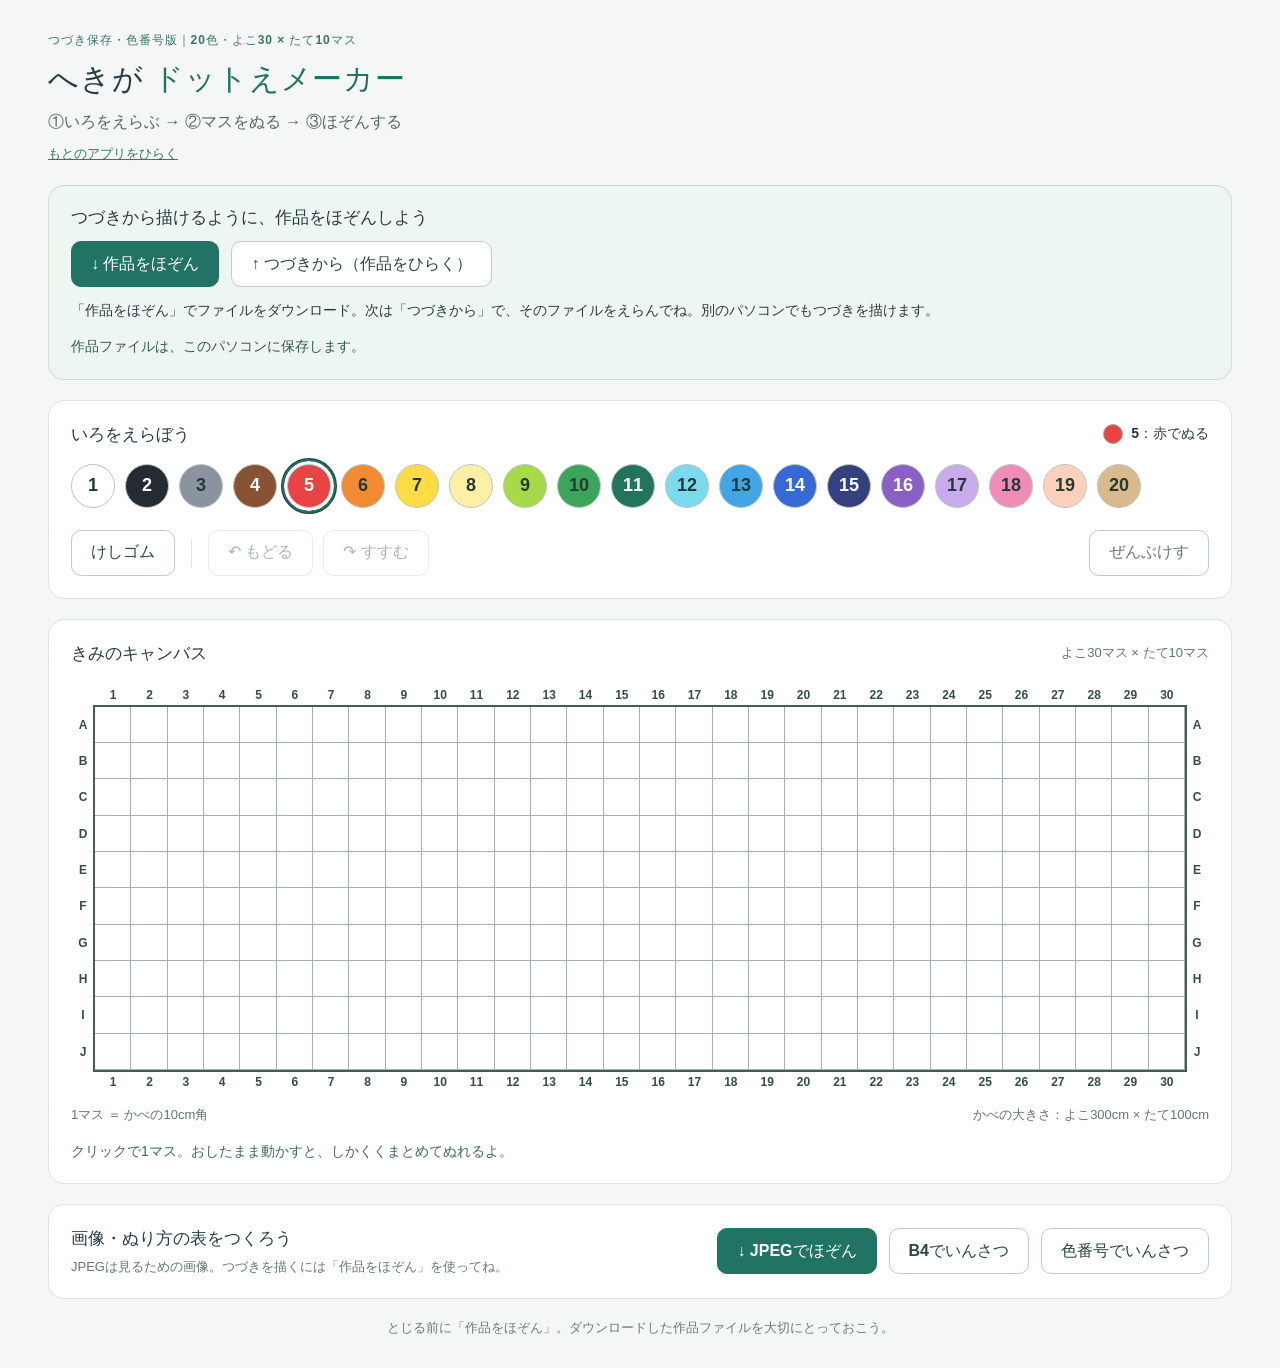
==== 10x30-save/index.html @ 3224382d "Add separate 10x30 editor with project files, A-J rows and numbered printing" ====
<!doctype html>
<html lang="ja">
<head>
<meta charset="utf-8"><meta name="viewport" content="width=device-width, initial-scale=1">
<title>へきが ドットえメーカー｜つづき保存・色番号版</title><style>
:root{font-family:"Noto Sans JP","Hiragino Kaku Gothic ProN",Meiryo,sans-serif;color:#263c43;background:#f4f7f6;font-synthesis:none}*{box-sizing:border-box}body{margin:0}header,main{max-width:1240px;margin:auto;padding:0 28px}header{padding-top:30px;padding-bottom:22px}.badge{font-size:12px;font-weight:700;color:#397569;letter-spacing:.08em}h1{font-size:30px;letter-spacing:.03em;margin:10px 0}h1 span{color:#217363}header p{font-size:16px;margin:12px 0 0;color:#536866}h2{font-size:17px;margin:0}button{font:inherit;font-weight:700;min-height:46px;padding:10px 19px;border:1px solid #bdceca;border-radius:10px;background:white;color:#29483f;cursor:pointer}button:hover:not(:disabled){background:#e9f3ee}button:focus-visible,input:focus-visible{outline:3px solid #235bdf;outline-offset:3px}button:disabled{opacity:.38;cursor:default}.primary{background:#217363;color:white;border-color:#217363}.primary:hover:not(:disabled){background:#185749}.tools,.drawing,.output{background:white;border:1px solid #dce5e1;border-radius:16px;padding:22px;margin-bottom:20px}.palette-heading,.drawing-heading{display:flex;align-items:center;justify-content:space-between;gap:12px;margin-bottom:18px}#mode{font-size:14px;font-weight:700;display:flex;align-items:center;gap:8px}.swatch-dot{width:20px;height:20px;border:1px solid #9daaa5;border-radius:50%;display:inline-block}#palette{display:flex;gap:10px;flex-wrap:wrap}#palette button{width:44px;min-height:44px;padding:0;border-radius:50%;border:1px solid #bcc6c2;position:relative}#palette button[aria-pressed=true]{outline:3px solid #263c43;outline-offset:3px}#palette button[aria-pressed=true]:after{content:'✓';position:absolute;inset:0;display:grid;place-items:center;font-size:23px;color:var(--check)}.toolbar{display:flex;gap:10px;align-items:center;margin-top:22px;flex-wrap:wrap}.separator{height:28px;width:1px;background:#dce5e1;margin:0 6px}#eraser[aria-pressed=true]{background:#e1f0e9;border:2px solid #217363}.quiet{margin-left:auto;color:#6b7774}.drawing-heading span,.caption{font-size:13px;color:#60766e}#grid{display:grid;grid-template-rows:repeat(10,1fr);width:100%;aspect-ratio:3/1;outline:2px solid #425d55;background:#fff;touch-action:none;user-select:none;-webkit-user-select:none;cursor:crosshair}#grid [role=row]{display:grid;grid-template-columns:repeat(30,minmax(0,1fr));min-height:0}#grid [role=gridcell]{min-width:0;min-height:0;box-shadow:inset -1px -1px #a5b2ac}#grid [role=gridcell].preview{outline:2px solid #1b5343;outline-offset:-2px;filter:brightness(.91)}#grid [role=gridcell]:focus-visible{outline:3px solid #235bdf;outline-offset:-3px;z-index:1}.caption{display:flex;justify-content:space-between;gap:10px;margin-top:12px}.hint{font-size:14px;margin:19px 0 0;color:#42685b}.output{display:flex;align-items:center;justify-content:space-between;gap:20px}.output p{font-size:13px;color:#637970;margin:8px 0 0}.output-actions{display:flex;gap:12px;flex-wrap:wrap}.notice{text-align:center;font-size:13px;color:#697d74;margin:20px 0 30px}dialog{border:1px solid #c9d8d0;border-radius:18px;padding:28px;max-width:min(520px,calc(100% - 32px));color:#263c43}dialog::backdrop{background:#142a2470}dialog p,dialog li{line-height:1.8}dialog label{display:block;padding:10px;font-size:18px}input{accent-color:#217363}.small{font-size:13px;color:#64786e}.dialog-actions{display:flex;justify-content:flex-end;gap:12px;margin-top:24px}.sr-only{position:absolute;width:1px;height:1px;overflow:hidden;clip-path:inset(50%)}#print-sheet{display:none}@media(max-width:700px){header,main{padding-left:14px;padding-right:14px}h1{font-size:23px}.tools,.drawing,.output{padding:16px}.output{align-items:flex-start;flex-direction:column}.caption{font-size:11px}.palette-heading{align-items:flex-start;flex-direction:column}.drawing-heading span{font-size:11px}#palette{gap:12px}.quiet{margin-left:0}}
@page{size:364mm 257mm;margin:0}@media print{html,body{margin:0!important;padding:0!important;width:364mm;height:257mm;background:white}body>*{display:none!important}body>#print-sheet{display:flex!important;width:364mm;height:257mm;align-items:center;justify-content:center;break-inside:avoid}#print-image{display:block;width:310mm!important;height:110mm!important;max-width:none;object-fit:fill;print-color-adjust:exact;-webkit-print-color-adjust:exact}}

#numbered-grid{position:relative;padding:24px;user-select:none;-webkit-user-select:none}
.axis{position:absolute;display:grid;min-width:0;min-height:0;color:#334f44;font:600 clamp(6px,1vw,12px)/1 Arial,sans-serif;font-variant-numeric:tabular-nums;pointer-events:none}
.axis span{display:flex;align-items:center;justify-content:center;min-width:0;min-height:0}
.horizontal{left:24px;right:24px;height:24px;grid-template-columns:repeat(30,minmax(0,1fr))}
.vertical{top:24px;bottom:24px;width:24px;grid-template-rows:repeat(10,minmax(0,1fr))}
#axis-top{top:0}#axis-bottom{bottom:0}#axis-left{left:0}#axis-right{right:0}


#palette button{color:var(--check);font-size:18px}
#palette button[aria-pressed=true]:after{content:'';inset:-6px;border:2px solid #217363;border-radius:50%;pointer-events:none}
.file-tools{background:#edf6f1;border:1px solid #cbded2;border-radius:16px;padding:20px 22px;margin-bottom:20px}
.file-tools h2{margin-bottom:12px}.file-tools p{font-size:14px;line-height:1.7;margin:12px 0 0}
#file-status{font-size:14px;min-height:1.5em;color:#315a4b}#file-status.error{color:#a32626}
.original-link{font-size:13px;color:#397569;display:inline-block;margin-top:12px}
#print-preview{width:100%;height:auto;border:1px solid #dce5e1;margin-top:12px}
#print-legend{display:none}
@media print{
 #print-sheet{position:relative}
 #print-sheet.numbers #print-legend{display:block;position:absolute;top:190mm;left:32mm;width:300mm;color:#000;font:10pt sans-serif}
 #print-legend h2{font-size:11pt;margin:0 0 3mm}
 #print-legend-items{display:grid;grid-template-columns:repeat(10,1fr);gap:3mm 1mm}
 .legend-item{display:flex;align-items:center;gap:1mm;font-size:8pt;white-space:nowrap}
 .legend-chip{width:4mm;height:4mm;flex:none;border:.2mm solid #555;print-color-adjust:exact;-webkit-print-color-adjust:exact}
}
</style>
</head>
<body>
<header><span class="badge">つづき保存・色番号版｜20色・よこ30 × たて10マス</span><h1>へきが <span>ドットえメーカー</span></h1><p>①いろをえらぶ → ②マスをぬる → ③ほぞんする</p><a class="original-link" href="../">もとのアプリをひらく</a></header>
<main>
<section class="file-tools" aria-label="作品の保存と読み込み">
<h2>つづきから描けるように、作品をほぞんしよう</h2>
<div class="output-actions"><button id="save-project" class="primary">↓ 作品をほぞん</button><button id="load-project">↑ つづきから（作品をひらく）</button></div>
<input id="project-file" type="file" accept=".json,application/json" hidden>
<p>「作品をほぞん」でファイルをダウンロード。次は「つづきから」で、そのファイルをえらんでね。別のパソコンでもつづきを描けます。</p>
<p id="file-status" role="status" aria-live="polite">作品ファイルは、このパソコンに保存します。</p>
</section>
<section class="tools" aria-label="えをかくどうぐ">
<div class="palette-heading"><h2>いろをえらぼう</h2><div id="mode" role="status" aria-live="polite"></div></div>
<div id="palette" aria-label="いろパレット"></div>
<div class="toolbar"><button id="eraser" aria-pressed="false">けしゴム</button><span class="separator"></span><button id="undo" disabled>↶ もどる</button><button id="redo" disabled>↷ すすむ</button><button id="clear" class="quiet">ぜんぶけす</button></div>
</section>
<section class="drawing" aria-label="さくひん">
<div class="drawing-heading"><h2>きみのキャンバス</h2><span>よこ30マス × たて10マス</span></div>
<div id="numbered-grid">
<div id="axis-top" class="axis horizontal" aria-hidden="true"><span>1</span><span>2</span><span>3</span><span>4</span><span>5</span><span>6</span><span>7</span><span>8</span><span>9</span><span>10</span><span>11</span><span>12</span><span>13</span><span>14</span><span>15</span><span>16</span><span>17</span><span>18</span><span>19</span><span>20</span><span>21</span><span>22</span><span>23</span><span>24</span><span>25</span><span>26</span><span>27</span><span>28</span><span>29</span><span>30</span></div>
<div id="axis-left" class="axis vertical" aria-hidden="true"><span>A</span><span>B</span><span>C</span><span>D</span><span>E</span><span>F</span><span>G</span><span>H</span><span>I</span><span>J</span></div>
<div id="grid" role="grid" aria-label="へきがの下絵、10行30列" aria-rowcount="10" aria-colcount="30"></div>
<div id="axis-right" class="axis vertical" aria-hidden="true"><span>A</span><span>B</span><span>C</span><span>D</span><span>E</span><span>F</span><span>G</span><span>H</span><span>I</span><span>J</span></div>
<div id="axis-bottom" class="axis horizontal" aria-hidden="true"><span>1</span><span>2</span><span>3</span><span>4</span><span>5</span><span>6</span><span>7</span><span>8</span><span>9</span><span>10</span><span>11</span><span>12</span><span>13</span><span>14</span><span>15</span><span>16</span><span>17</span><span>18</span><span>19</span><span>20</span><span>21</span><span>22</span><span>23</span><span>24</span><span>25</span><span>26</span><span>27</span><span>28</span><span>29</span><span>30</span></div>
</div>
<div class="caption"><span>1マス ＝ かべの10cm角</span><span>かべの大きさ：よこ300cm × たて100cm</span></div>
<p class="hint">クリックで1マス。おしたまま動かすと、しかくくまとめてぬれるよ。</p>
</section>
<section class="output"><div><h2>画像・ぬり方の表をつくろう</h2><p>JPEGは見るための画像。つづきを描くには「作品をほぞん」を使ってね。</p></div><div class="output-actions"><button id="save" class="primary">↓ JPEGでほぞん</button><button id="print">B4でいんさつ</button><button id="print-numbers">色番号でいんさつ</button></div></section>
<p class="notice">とじる前に「作品をほぞん」。ダウンロードした作品ファイルを大切にとっておこう。</p>
</main>
<dialog id="save-dialog"><form method="dialog"><h2>JPEGでほぞん</h2><p>ほぞんする画像の方眼線をえらんでね。</p><label><input type="radio" name="lines" value="yes" checked> 方眼線あり</label><label><input type="radio" name="lines" value="no"> 方眼線なし</label><p class="small">よこ3000 × たて1000ピクセルで、作品のまわりの番号もほぞんします。</p><div class="dialog-actions"><button value="cancel">やめる</button><button id="download" type="button" class="primary">ほぞんする</button></div></form></dialog>
<dialog id="print-dialog"><form method="dialog"><h2>B4でいんさつ</h2>
<label><input type="radio" name="print-mode" value="color" checked> 色のついた下絵</label>
<label><input type="radio" name="print-mode" value="numbers"> 白いマスに色番号（色の対応表つき）</label>
<p class="small">白も「1」で表示します。縦はA〜J、横は1〜30です。</p>
<img id="print-preview" alt="印刷する下絵のプレビュー">
<p>先生といっしょに、印刷の設定をたしかめよう。</p><ul><li>用紙：日本のB4（364mm × 257mm）</li><li>向き：横向き</li><li>倍率：100％（用紙に合わせない）</li><li>ヘッダーとフッター：なし</li></ul><p>下絵はよこ300mm × たて100mm。<br>1マスは10mm角、かべの1/10の大きさです。番号は下絵の外側に印刷します。</p><p class="small">正しい大きさで印刷するときは、JPEGではなく、このボタンを使ってね。印刷後に定規でもたしかめてください。</p><div class="dialog-actions"><button value="cancel">やめる</button><button id="do-print" type="button" class="primary">いんさつへすすむ</button></div></form></dialog>
<dialog id="clear-dialog"><form method="dialog"><h2>ぜんぶけしてもいい？</h2><p>すべてのマスを白にもどします。</p><div class="dialog-actions"><button value="cancel" autofocus>やめる</button><button id="do-clear" type="button">ぜんぶけす</button></div></form></dialog>
<div id="announcement" class="sr-only" role="status" aria-live="polite"></div>
<div id="print-sheet" aria-hidden="true"><img id="print-image" alt="へきがの下絵"><div id="print-legend"><h2>色番号と色の対応表（白は1）</h2><div id="print-legend-items"></div></div></div>
<script>
'use strict';
const COLS=30, ROWS=10, WHITE='#ffffff';
const colors=[['白','#ffffff'],['黒','#252b32'],['灰色','#8b949e'],['茶色','#885334'],['赤','#e84444'],['オレンジ','#f38b32'],['黄色','#ffdc45'],['クリーム','#fff0a6'],['黄緑','#a7d948'],['緑','#3da55b'],['深緑','#22755c'],['水色','#7dd9ed'],['空色','#42a5e5'],['青','#3669d6'],['紺','#34417e'],['紫','#8a60c7'],['うす紫','#c7abea'],['ピンク','#ef8db6'],['もも色','#ffd1bd'],['ベージュ','#d8ba8d']];
let pixels=Array(COLS*ROWS).fill(WHITE), selected=colors[4], erasing=false, history=[], future=[], drag=null;
const $=id=>document.getElementById(id), cells=[];
const rowLabel=y=>String.fromCharCode(65+y);
const colorNumber=color=>colors.findIndex(c=>c[1]===color)+1;
let savedState=JSON.stringify(pixels);
const isUnsaved=()=>JSON.stringify(pixels)!==savedState;
for(let y=0;y<ROWS;y++){
 const row=document.createElement('div');row.setAttribute('role','row');row.setAttribute('aria-rowindex',y+1);
 for(let x=0;x<COLS;x++){
  const cell=document.createElement('div'),i=y*COLS+x;
  cell.setAttribute('role','gridcell');cell.setAttribute('aria-colindex',x+1);cell.dataset.index=i;cell.tabIndex=i===0?0:-1;
  row.append(cell);cells.push(cell);
 }
 $('grid').append(row);
}
colors.forEach(([name,color],index)=>{
 const b=document.createElement('button');b.style.background=color;b.style.setProperty('--check',['黒','茶色','赤','深緑','青','紺','紫'].includes(name)?'#fff':'#223b34');b.textContent=index+1;b.title=`${index+1}：${name}`;b.setAttribute('aria-label',b.title);b.dataset.color=color;
 b.onclick=()=>{selected=[name,color];erasing=false;updateMode();};$('palette').append(b);
});
function updateMode(){
 $('palette').querySelectorAll('button').forEach(b=>b.setAttribute('aria-pressed',!erasing&&b.dataset.color===selected[1]));
 $('eraser').setAttribute('aria-pressed',erasing);
 $('mode').replaceChildren();const dot=document.createElement('span');dot.className='swatch-dot';dot.style.background=erasing?WHITE:selected[1];$('mode').append(dot,document.createTextNode(erasing?'けしゴムでけす':colorNumber(selected[1])+'：'+selected[0]+'でぬる'));
}
function render(){
 pixels.forEach((color,i)=>{cells[i].style.backgroundColor=color;cells[i].classList.remove('preview');cells[i].setAttribute('aria-label',`${rowLabel(Math.floor(i/COLS))}行 ${i%COLS+1}列 ${colors.find(c=>c[1]===color)?.[0]||color}`);});
 $('undo').disabled=!history.length;$('redo').disabled=!future.length;
}
function indices(a,b){const x1=Math.min(a%COLS,b%COLS),x2=Math.max(a%COLS,b%COLS),y1=Math.min(Math.floor(a/COLS),Math.floor(b/COLS)),y2=Math.max(Math.floor(a/COLS),Math.floor(b/COLS)),out=[];for(let y=y1;y<=y2;y++)for(let x=x1;x<=x2;x++)out.push(y*COLS+x);return out;}
function commit(next){if(next.every((v,i)=>v===pixels[i]))return;history.push(pixels.slice());future=[];pixels=next;render();}
function preview(){render();indices(drag.start,drag.end).forEach(i=>{cells[i].style.backgroundColor=drag.color;cells[i].classList.add('preview');});}
function hit(e){const r=$('grid').getBoundingClientRect();const x=Math.max(0,Math.min(COLS-1,Math.floor((e.clientX-r.left)/r.width*COLS)));const y=Math.max(0,Math.min(ROWS-1,Math.floor((e.clientY-r.top)/r.height*ROWS)));return y*COLS+x;}
$('grid').addEventListener('pointerdown',e=>{if(e.button!==0||drag)return;e.preventDefault();drag={id:e.pointerId,start:hit(e),end:hit(e),color:erasing?WHITE:selected[1]};$('grid').setPointerCapture(e.pointerId);preview();});
$('grid').addEventListener('pointermove',e=>{if(!drag||drag.id!==e.pointerId)return;e.preventDefault();drag.end=hit(e);preview();});
$('grid').addEventListener('pointerup',e=>{if(!drag||drag.id!==e.pointerId)return;drag.end=hit(e);const next=pixels.slice();indices(drag.start,drag.end).forEach(i=>next[i]=drag.color);drag=null;commit(next);render();if($('grid').hasPointerCapture(e.pointerId))$('grid').releasePointerCapture(e.pointerId);});
function cancel(){if(drag){drag=null;render();}}
$('grid').addEventListener('pointercancel',cancel);$('grid').addEventListener('lostpointercapture',cancel);
document.addEventListener('keydown',e=>{if(e.key==='Escape')cancel();});
$('grid').addEventListener('dragstart',e=>e.preventDefault());
$('grid').addEventListener('keydown',e=>{const i=Number(e.target.dataset.index);if(!Number.isInteger(i))return;const offsets={ArrowLeft:-1,ArrowRight:1,ArrowUp:-COLS,ArrowDown:COLS};if(e.key in offsets){e.preventDefault();const n=Math.max(0,Math.min(pixels.length-1,i+offsets[e.key]));cells[i].tabIndex=-1;cells[n].tabIndex=0;cells[n].focus();}else if(e.key===' '||e.key==='Enter'){e.preventDefault();const next=pixels.slice();next[i]=erasing?WHITE:selected[1];commit(next);}});
$('eraser').onclick=()=>{erasing=true;updateMode();};
$('undo').onclick=()=>{if(!history.length)return;future.push(pixels.slice());pixels=history.pop();render();};
$('redo').onclick=()=>{if(!future.length)return;history.push(pixels.slice());pixels=future.pop();render();};
$('clear').onclick=()=>$('clear-dialog').showModal();$('do-clear').onclick=()=>{commit(Array(COLS*ROWS).fill(WHITE));$('clear-dialog').close();};
function artwork(lines,numbers=false){
 const canvas=document.createElement('canvas');canvas.width=3000;canvas.height=1000;const ctx=canvas.getContext('2d');ctx.fillStyle=WHITE;ctx.fillRect(0,0,3000,1000);
 pixels.forEach((color,i)=>{
  const x=i%COLS*100,y=Math.floor(i/COLS)*100;
  if(numbers){ctx.fillStyle='#111';ctx.font='600 40px Arial, sans-serif';ctx.textAlign='center';ctx.textBaseline='middle';ctx.fillText(colorNumber(color),x+50,y+50);}
  else{ctx.fillStyle=color;ctx.fillRect(x,y,100,100);}
 });
 if(lines){ctx.strokeStyle='#65756d';ctx.lineWidth=2;ctx.beginPath();for(let x=1;x<COLS;x++){ctx.moveTo(x*100,0);ctx.lineTo(x*100,1000);}for(let y=1;y<ROWS;y++){ctx.moveTo(0,y*100);ctx.lineTo(3000,y*100);}ctx.stroke();}
 ctx.strokeStyle='#273e34';ctx.lineWidth=4;ctx.strokeRect(2,2,2996,996);return canvas;
}
// JPEG keeps its 3000×1000 size; print keeps the artwork itself at 300×100 mm.
function numberedArtwork(lines,forPrint=false,numbers=false){
 const canvas=document.createElement('canvas');
 canvas.width=forPrint?3100:3000;canvas.height=forPrint?1100:1000;
 const ctx=canvas.getContext('2d');ctx.fillStyle=WHITE;ctx.fillRect(0,0,canvas.width,canvas.height);
 const width=forPrint?3000:2700,height=width/3;
 const left=(canvas.width-width)/2,top=(canvas.height-height)/2;
 ctx.imageSmoothingEnabled=false;ctx.drawImage(artwork(lines,numbers),left,top,width,height);
 ctx.fillStyle='#273e34';ctx.font=`600 ${forPrint?30:26}px Arial, sans-serif`;
 ctx.textAlign='center';ctx.textBaseline='middle';
 for(let x=0;x<COLS;x++){
  const center=left+(x+.5)*width/COLS;
  ctx.fillText(x+1,center,top-25);ctx.fillText(x+1,center,top+height+25);
 }
 for(let y=0;y<ROWS;y++){
  const center=top+(y+.5)*height/ROWS;
  ctx.fillText(rowLabel(y),left-25,center);ctx.fillText(rowLabel(y),left+width+25,center);
 }
 return canvas;
}
$('save').onclick=()=>$('save-dialog').showModal();
$('download').onclick=()=>{const lines=document.querySelector('input[name=lines]:checked').value==='yes';numberedArtwork(lines).toBlob(blob=>{if(!blob){$('announcement').textContent='ほぞんできませんでした。もういちどためしてね。';return;}const url=URL.createObjectURL(blob),a=document.createElement('a');const now=new Date(),date=`${now.getFullYear()}-${String(now.getMonth()+1).padStart(2,'0')}-${String(now.getDate()).padStart(2,'0')}`;a.href=url;a.download=`へきがの下絵_${date}_${lines?'方眼あり':'方眼なし'}.jpg`;document.body.append(a);a.click();a.remove();setTimeout(()=>URL.revokeObjectURL(url),30000);$('save-dialog').close();$('announcement').textContent='画像をほぞんしました。';},'image/jpeg',0.96);};
function printNumbers(){return document.querySelector('input[name="print-mode"]:checked').value==='numbers';}
function preparePrint(){
 const numbers=printNumbers();
 $('print-image').src=numberedArtwork(true,true,numbers).toDataURL('image/png');
 $('print-sheet').classList.toggle('numbers',numbers);
}
function refreshPrintPreview(){preparePrint();$('print-preview').src=$('print-image').src;}
colors.forEach(([name,color],index)=>{
 const item=document.createElement('div');item.className='legend-item';
 const chip=document.createElement('span');chip.className='legend-chip';chip.style.backgroundColor=color;
 item.append(chip,document.createTextNode(`${index+1} ${name}`));$('print-legend-items').append(item);
});
window.addEventListener('beforeprint',preparePrint);
function openPrint(numbers){
 document.querySelector(`input[name="print-mode"][value="${numbers?'numbers':'color'}"]`).checked=true;
 refreshPrintPreview();$('print-dialog').showModal();
}
document.querySelectorAll('input[name="print-mode"]').forEach(input=>input.addEventListener('change',refreshPrintPreview));
$('print').onclick=()=>openPrint(false);$('print-numbers').onclick=()=>openPrint(true);
$('do-print').onclick=async()=>{
 try{preparePrint();await $('print-image').decode();$('print-dialog').close();window.print();}
 catch{alert('印刷の準備ができませんでした。もういちどためしてね。');}
};
function fileStatus(message,error=false){$('file-status').textContent=message;$('file-status').classList.toggle('error',error);}
function projectData(){return {format:'hekiga-dot-project',version:1,cols:COLS,rows:ROWS,palette:colors,pixels:pixels.slice()};}
function parseProject(text){
 const data=JSON.parse(text);
 if(!data||data.format!=='hekiga-dot-project'||data.version!==1||data.cols!==COLS||data.rows!==ROWS)
  throw new Error('この10×30マス版で保存した作品ファイルをえらんでください。');
 if(JSON.stringify(data.palette)!==JSON.stringify(colors))
  throw new Error('色パレットがちがう作品ファイルです。保存したアプリでひらいてください。');
 if(!Array.isArray(data.pixels)||data.pixels.length!==COLS*ROWS||!data.pixels.every(c=>typeof c==='string'&&colorNumber(c)>0))
  throw new Error('作品ファイルの色やマスのデータが正しくありません。');
 return data.pixels.slice();
}
$('save-project').onclick=()=>{
 cancel();
 try{
  const blob=new Blob([JSON.stringify(projectData(),null,2)],{type:'application/json'});
  const url=URL.createObjectURL(blob),a=document.createElement('a'),now=new Date();
  const stamp=[now.getFullYear(),now.getMonth()+1,now.getDate(),now.getHours(),now.getMinutes(),now.getSeconds()].map(n=>String(n).padStart(2,'0')).join('-');
  a.href=url;a.download=`へきが作品_10x30_${stamp}.json`;document.body.append(a);a.click();a.remove();
  setTimeout(()=>URL.revokeObjectURL(url),30000);savedState=JSON.stringify(pixels);
  fileStatus('作品ファイルをダウンロードしました。保存先をたしかめてね。次は「つづきから」でひらけます。');
 }catch{fileStatus('ほぞんできませんでした。もういちどためしてね。',true);}
};
$('load-project').onclick=()=>{$('project-file').value='';$('project-file').click();};
$('project-file').addEventListener('change',async e=>{
 const input=e.currentTarget,file=input.files[0];if(!file)return;
 try{
  if(file.size>1000000)throw new Error('ファイルが大きすぎます。作品のJSONファイルをえらんでね。');
  const next=parseProject(await file.text());
  if(isUnsaved()&&!confirm('まだ保存していない絵があります。別の作品をひらきますか？\n残したいときは「キャンセル」を押して、先に「作品をほぞん」してください。'))return;
  cancel();commit(next);savedState=JSON.stringify(pixels);
  fileStatus(`「${file.name}」をひらきました。つづきを描けるよ。`);
 }catch(error){fileStatus(error instanceof SyntaxError?'作品ファイルを読めませんでした。JPEGではなく、保存したJSONファイルをえらんでね。':error.message,true);}
 finally{input.value='';}
});
window.addEventListener('beforeunload',e=>{if(isUnsaved()){e.preventDefault();e.returnValue='';}});
updateMode();render();

</script>
</body></html>
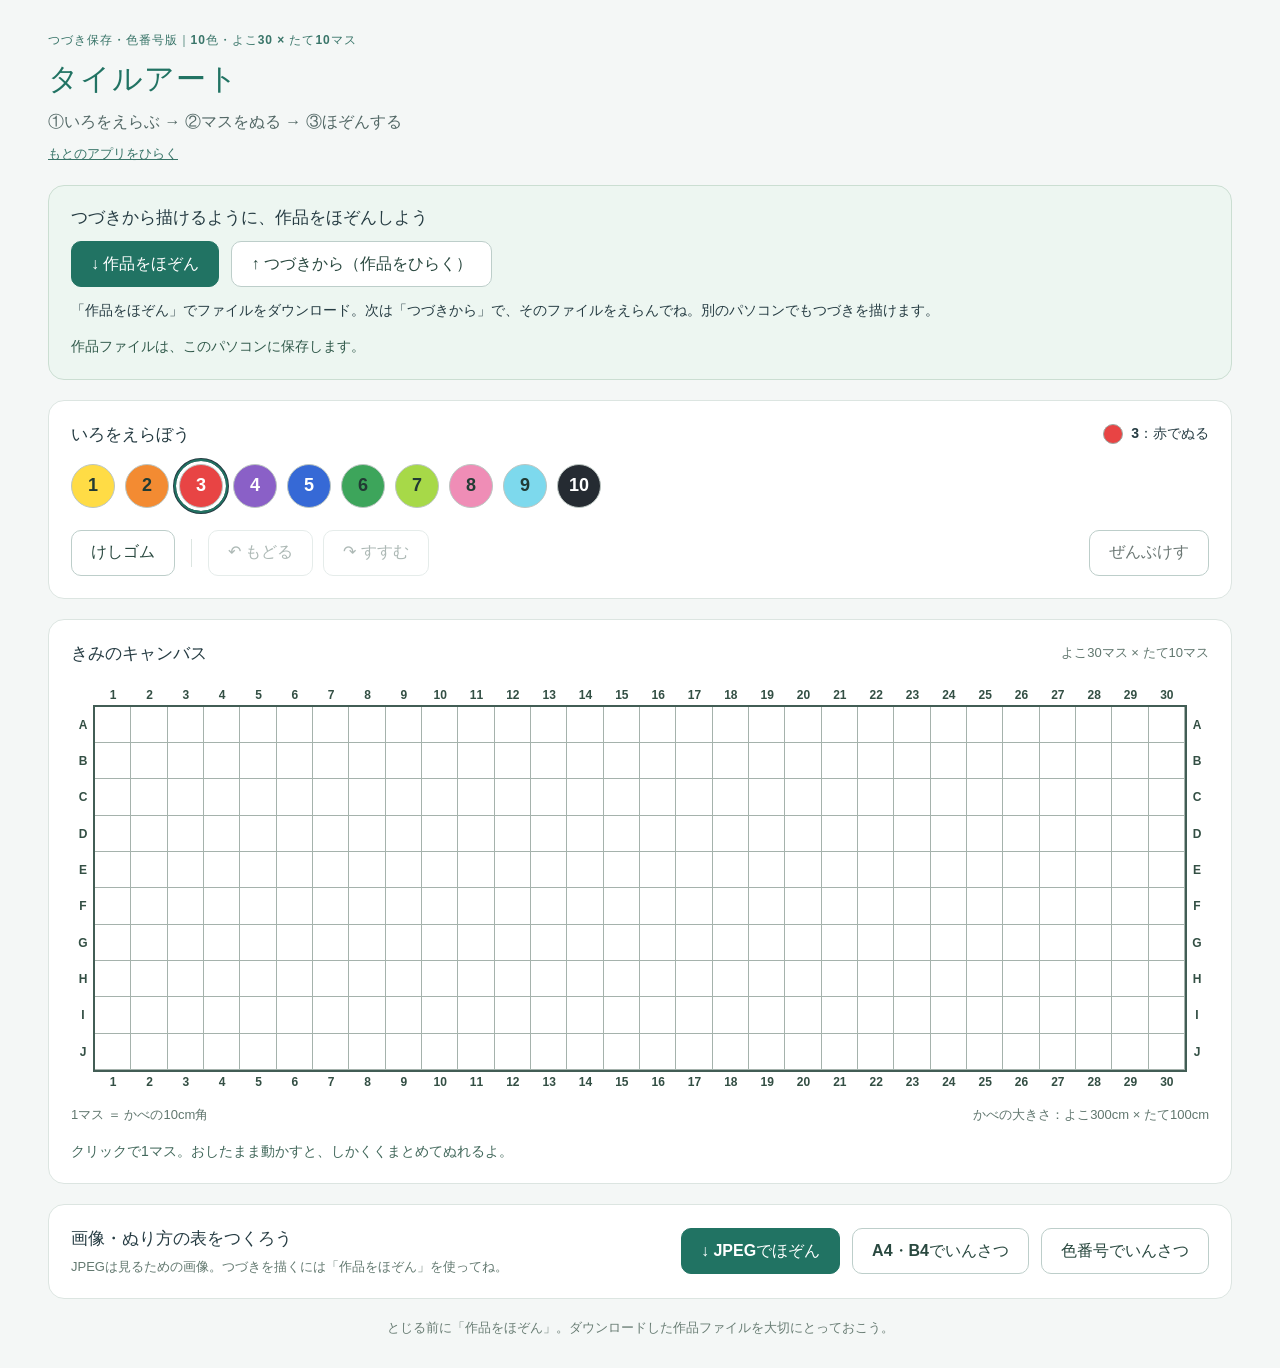
==== commit 6650599c: "Rename editor Tile Art; add A4 printing and 10 numbered colors with blank white background" ====
--- a/10x30-save/index.html
+++ b/10x30-save/index.html
@@ -2,7 +2,7 @@
 <html lang="ja">
 <head>
 <meta charset="utf-8"><meta name="viewport" content="width=device-width, initial-scale=1">
-<title>へきが ドットえメーカー｜つづき保存・色番号版</title><style>
+<title>タイルアート｜10色・つづき保存</title><style>
 :root{font-family:"Noto Sans JP","Hiragino Kaku Gothic ProN",Meiryo,sans-serif;color:#263c43;background:#f4f7f6;font-synthesis:none}*{box-sizing:border-box}body{margin:0}header,main{max-width:1240px;margin:auto;padding:0 28px}header{padding-top:30px;padding-bottom:22px}.badge{font-size:12px;font-weight:700;color:#397569;letter-spacing:.08em}h1{font-size:30px;letter-spacing:.03em;margin:10px 0}h1 span{color:#217363}header p{font-size:16px;margin:12px 0 0;color:#536866}h2{font-size:17px;margin:0}button{font:inherit;font-weight:700;min-height:46px;padding:10px 19px;border:1px solid #bdceca;border-radius:10px;background:white;color:#29483f;cursor:pointer}button:hover:not(:disabled){background:#e9f3ee}button:focus-visible,input:focus-visible{outline:3px solid #235bdf;outline-offset:3px}button:disabled{opacity:.38;cursor:default}.primary{background:#217363;color:white;border-color:#217363}.primary:hover:not(:disabled){background:#185749}.tools,.drawing,.output{background:white;border:1px solid #dce5e1;border-radius:16px;padding:22px;margin-bottom:20px}.palette-heading,.drawing-heading{display:flex;align-items:center;justify-content:space-between;gap:12px;margin-bottom:18px}#mode{font-size:14px;font-weight:700;display:flex;align-items:center;gap:8px}.swatch-dot{width:20px;height:20px;border:1px solid #9daaa5;border-radius:50%;display:inline-block}#palette{display:flex;gap:10px;flex-wrap:wrap}#palette button{width:44px;min-height:44px;padding:0;border-radius:50%;border:1px solid #bcc6c2;position:relative}#palette button[aria-pressed=true]{outline:3px solid #263c43;outline-offset:3px}#palette button[aria-pressed=true]:after{content:'✓';position:absolute;inset:0;display:grid;place-items:center;font-size:23px;color:var(--check)}.toolbar{display:flex;gap:10px;align-items:center;margin-top:22px;flex-wrap:wrap}.separator{height:28px;width:1px;background:#dce5e1;margin:0 6px}#eraser[aria-pressed=true]{background:#e1f0e9;border:2px solid #217363}.quiet{margin-left:auto;color:#6b7774}.drawing-heading span,.caption{font-size:13px;color:#60766e}#grid{display:grid;grid-template-rows:repeat(10,1fr);width:100%;aspect-ratio:3/1;outline:2px solid #425d55;background:#fff;touch-action:none;user-select:none;-webkit-user-select:none;cursor:crosshair}#grid [role=row]{display:grid;grid-template-columns:repeat(30,minmax(0,1fr));min-height:0}#grid [role=gridcell]{min-width:0;min-height:0;box-shadow:inset -1px -1px #a5b2ac}#grid [role=gridcell].preview{outline:2px solid #1b5343;outline-offset:-2px;filter:brightness(.91)}#grid [role=gridcell]:focus-visible{outline:3px solid #235bdf;outline-offset:-3px;z-index:1}.caption{display:flex;justify-content:space-between;gap:10px;margin-top:12px}.hint{font-size:14px;margin:19px 0 0;color:#42685b}.output{display:flex;align-items:center;justify-content:space-between;gap:20px}.output p{font-size:13px;color:#637970;margin:8px 0 0}.output-actions{display:flex;gap:12px;flex-wrap:wrap}.notice{text-align:center;font-size:13px;color:#697d74;margin:20px 0 30px}dialog{border:1px solid #c9d8d0;border-radius:18px;padding:28px;max-width:min(520px,calc(100% - 32px));color:#263c43}dialog::backdrop{background:#142a2470}dialog p,dialog li{line-height:1.8}dialog label{display:block;padding:10px;font-size:18px}input{accent-color:#217363}.small{font-size:13px;color:#64786e}.dialog-actions{display:flex;justify-content:flex-end;gap:12px;margin-top:24px}.sr-only{position:absolute;width:1px;height:1px;overflow:hidden;clip-path:inset(50%)}#print-sheet{display:none}@media(max-width:700px){header,main{padding-left:14px;padding-right:14px}h1{font-size:23px}.tools,.drawing,.output{padding:16px}.output{align-items:flex-start;flex-direction:column}.caption{font-size:11px}.palette-heading{align-items:flex-start;flex-direction:column}.drawing-heading span{font-size:11px}#palette{gap:12px}.quiet{margin-left:0}}
 @page{size:364mm 257mm;margin:0}@media print{html,body{margin:0!important;padding:0!important;width:364mm;height:257mm;background:white}body>*{display:none!important}body>#print-sheet{display:flex!important;width:364mm;height:257mm;align-items:center;justify-content:center;break-inside:avoid}#print-image{display:block;width:310mm!important;height:110mm!important;max-width:none;object-fit:fill;print-color-adjust:exact;-webkit-print-color-adjust:exact}}
 
@@ -22,6 +22,7 @@
 .original-link{font-size:13px;color:#397569;display:inline-block;margin-top:12px}
 #print-preview{width:100%;height:auto;border:1px solid #dce5e1;margin-top:12px}
 #print-legend{display:none}
+fieldset{border:1px solid #cbded2;border-radius:10px;margin:12px 0}fieldset label{font-size:16px}
 @media print{
  #print-sheet{position:relative}
  #print-sheet.numbers #print-legend{display:block;position:absolute;top:190mm;left:32mm;width:300mm;color:#000;font:10pt sans-serif}
@@ -31,9 +32,10 @@
  .legend-chip{width:4mm;height:4mm;flex:none;border:.2mm solid #555;print-color-adjust:exact;-webkit-print-color-adjust:exact}
 }
 </style>
+<style id="paper-style">@page{size:364mm 257mm;margin:0}</style>
 </head>
 <body>
-<header><span class="badge">つづき保存・色番号版｜20色・よこ30 × たて10マス</span><h1>へきが <span>ドットえメーカー</span></h1><p>①いろをえらぶ → ②マスをぬる → ③ほぞんする</p><a class="original-link" href="../">もとのアプリをひらく</a></header>
+<header><span class="badge">つづき保存・色番号版｜10色・よこ30 × たて10マス</span><h1><span>タイルアート</span></h1><p>①いろをえらぶ → ②マスをぬる → ③ほぞんする</p><a class="original-link" href="../">もとのアプリをひらく</a></header>
 <main>
 <section class="file-tools" aria-label="作品の保存と読み込み">
 <h2>つづきから描けるように、作品をほぞんしよう</h2>
@@ -52,34 +54,41 @@
 <div id="numbered-grid">
 <div id="axis-top" class="axis horizontal" aria-hidden="true"><span>1</span><span>2</span><span>3</span><span>4</span><span>5</span><span>6</span><span>7</span><span>8</span><span>9</span><span>10</span><span>11</span><span>12</span><span>13</span><span>14</span><span>15</span><span>16</span><span>17</span><span>18</span><span>19</span><span>20</span><span>21</span><span>22</span><span>23</span><span>24</span><span>25</span><span>26</span><span>27</span><span>28</span><span>29</span><span>30</span></div>
 <div id="axis-left" class="axis vertical" aria-hidden="true"><span>A</span><span>B</span><span>C</span><span>D</span><span>E</span><span>F</span><span>G</span><span>H</span><span>I</span><span>J</span></div>
-<div id="grid" role="grid" aria-label="へきがの下絵、10行30列" aria-rowcount="10" aria-colcount="30"></div>
+<div id="grid" role="grid" aria-label="タイルアートの下絵、10行30列" aria-rowcount="10" aria-colcount="30"></div>
 <div id="axis-right" class="axis vertical" aria-hidden="true"><span>A</span><span>B</span><span>C</span><span>D</span><span>E</span><span>F</span><span>G</span><span>H</span><span>I</span><span>J</span></div>
 <div id="axis-bottom" class="axis horizontal" aria-hidden="true"><span>1</span><span>2</span><span>3</span><span>4</span><span>5</span><span>6</span><span>7</span><span>8</span><span>9</span><span>10</span><span>11</span><span>12</span><span>13</span><span>14</span><span>15</span><span>16</span><span>17</span><span>18</span><span>19</span><span>20</span><span>21</span><span>22</span><span>23</span><span>24</span><span>25</span><span>26</span><span>27</span><span>28</span><span>29</span><span>30</span></div>
 </div>
 <div class="caption"><span>1マス ＝ かべの10cm角</span><span>かべの大きさ：よこ300cm × たて100cm</span></div>
 <p class="hint">クリックで1マス。おしたまま動かすと、しかくくまとめてぬれるよ。</p>
 </section>
-<section class="output"><div><h2>画像・ぬり方の表をつくろう</h2><p>JPEGは見るための画像。つづきを描くには「作品をほぞん」を使ってね。</p></div><div class="output-actions"><button id="save" class="primary">↓ JPEGでほぞん</button><button id="print">B4でいんさつ</button><button id="print-numbers">色番号でいんさつ</button></div></section>
+<section class="output"><div><h2>画像・ぬり方の表をつくろう</h2><p>JPEGは見るための画像。つづきを描くには「作品をほぞん」を使ってね。</p></div><div class="output-actions"><button id="save" class="primary">↓ JPEGでほぞん</button><button id="print">A4・B4でいんさつ</button><button id="print-numbers">色番号でいんさつ</button></div></section>
 <p class="notice">とじる前に「作品をほぞん」。ダウンロードした作品ファイルを大切にとっておこう。</p>
 </main>
 <dialog id="save-dialog"><form method="dialog"><h2>JPEGでほぞん</h2><p>ほぞんする画像の方眼線をえらんでね。</p><label><input type="radio" name="lines" value="yes" checked> 方眼線あり</label><label><input type="radio" name="lines" value="no"> 方眼線なし</label><p class="small">よこ3000 × たて1000ピクセルで、作品のまわりの番号もほぞんします。</p><div class="dialog-actions"><button value="cancel">やめる</button><button id="download" type="button" class="primary">ほぞんする</button></div></form></dialog>
-<dialog id="print-dialog"><form method="dialog"><h2>B4でいんさつ</h2>
+<dialog id="print-dialog"><form method="dialog"><h2>用紙とぬり方をえらぼう</h2>
+<fieldset><legend>用紙サイズ</legend>
+<label><input type="radio" name="paper-size" value="a4"> A4（ふつうのコピー用紙）</label>
+<label><input type="radio" name="paper-size" value="b4" checked> B4（1マス10mm角）</label>
+</fieldset>
 <label><input type="radio" name="print-mode" value="color" checked> 色のついた下絵</label>
 <label><input type="radio" name="print-mode" value="numbers"> 白いマスに色番号（色の対応表つき）</label>
-<p class="small">白も「1」で表示します。縦はA〜J、横は1〜30です。</p>
+<p class="small">色番号は1〜10。白いマスは空欄です。縦はA〜J、横は1〜30です。</p>
 <img id="print-preview" alt="印刷する下絵のプレビュー">
-<p>先生といっしょに、印刷の設定をたしかめよう。</p><ul><li>用紙：日本のB4（364mm × 257mm）</li><li>向き：横向き</li><li>倍率：100％（用紙に合わせない）</li><li>ヘッダーとフッター：なし</li></ul><p>下絵はよこ300mm × たて100mm。<br>1マスは10mm角、かべの1/10の大きさです。番号は下絵の外側に印刷します。</p><p class="small">正しい大きさで印刷するときは、JPEGではなく、このボタンを使ってね。印刷後に定規でもたしかめてください。</p><div class="dialog-actions"><button value="cancel">やめる</button><button id="do-print" type="button" class="primary">いんさつへすすむ</button></div></form></dialog>
+<p>先生といっしょに、印刷の設定をたしかめよう。</p><ul><li id="paper-instruction">用紙：日本のB4（364mm × 257mm）</li><li>向き：横向き</li><li>倍率：100％（用紙に合わせない）</li><li>ヘッダーとフッター：なし</li></ul><p id="print-dimensions">下絵はよこ300mm × たて100mm。1マス10mm角（かべの1/10）。番号は外側に印刷します。</p><p class="small">正しい大きさで印刷するときは、JPEGではなく、このボタンを使ってね。印刷後に定規でもたしかめてください。</p><div class="dialog-actions"><button value="cancel">やめる</button><button id="do-print" type="button" class="primary">いんさつへすすむ</button></div></form></dialog>
 <dialog id="clear-dialog"><form method="dialog"><h2>ぜんぶけしてもいい？</h2><p>すべてのマスを白にもどします。</p><div class="dialog-actions"><button value="cancel" autofocus>やめる</button><button id="do-clear" type="button">ぜんぶけす</button></div></form></dialog>
 <div id="announcement" class="sr-only" role="status" aria-live="polite"></div>
-<div id="print-sheet" aria-hidden="true"><img id="print-image" alt="へきがの下絵"><div id="print-legend"><h2>色番号と色の対応表（白は1）</h2><div id="print-legend-items"></div></div></div>
+<div id="print-sheet" aria-hidden="true"><img id="print-image" alt="タイルアートの下絵"><div id="print-legend"><h2>色番号と色の対応表（白は空欄）</h2><div id="print-legend-items"></div><p id="legacy-print-note" style="font-size:8pt;margin-top:3mm"></p></div></div>
 <script>
 'use strict';
 const COLS=30, ROWS=10, WHITE='#ffffff';
-const colors=[['白','#ffffff'],['黒','#252b32'],['灰色','#8b949e'],['茶色','#885334'],['赤','#e84444'],['オレンジ','#f38b32'],['黄色','#ffdc45'],['クリーム','#fff0a6'],['黄緑','#a7d948'],['緑','#3da55b'],['深緑','#22755c'],['水色','#7dd9ed'],['空色','#42a5e5'],['青','#3669d6'],['紺','#34417e'],['紫','#8a60c7'],['うす紫','#c7abea'],['ピンク','#ef8db6'],['もも色','#ffd1bd'],['ベージュ','#d8ba8d']];
-let pixels=Array(COLS*ROWS).fill(WHITE), selected=colors[4], erasing=false, history=[], future=[], drag=null;
+const legacyColors=[['白','#ffffff'],['黒','#252b32'],['灰色','#8b949e'],['茶色','#885334'],['赤','#e84444'],['オレンジ','#f38b32'],['黄色','#ffdc45'],['クリーム','#fff0a6'],['黄緑','#a7d948'],['緑','#3da55b'],['深緑','#22755c'],['水色','#7dd9ed'],['空色','#42a5e5'],['青','#3669d6'],['紺','#34417e'],['紫','#8a60c7'],['うす紫','#c7abea'],['ピンク','#ef8db6'],['もも色','#ffd1bd'],['ベージュ','#d8ba8d']];
+const colors=[legacyColors[6],legacyColors[5],legacyColors[4],legacyColors[15],legacyColors[13],legacyColors[9],legacyColors[8],legacyColors[17],legacyColors[11],legacyColors[1]];
+const extraColors=legacyColors.filter(c=>c[1]!==WHITE&&!colors.some(n=>n[1]===c[1]));
+const knownColors=colors.concat(extraColors);
+let pixels=Array(COLS*ROWS).fill(WHITE), selected=colors[2], erasing=false, history=[], future=[], drag=null;
 const $=id=>document.getElementById(id), cells=[];
 const rowLabel=y=>String.fromCharCode(65+y);
-const colorNumber=color=>colors.findIndex(c=>c[1]===color)+1;
+const colorNumber=color=>color===WHITE?0:knownColors.findIndex(c=>c[1]===color)+1;
 let savedState=JSON.stringify(pixels);
 const isUnsaved=()=>JSON.stringify(pixels)!==savedState;
 for(let y=0;y<ROWS;y++){
@@ -101,7 +110,7 @@
  $('mode').replaceChildren();const dot=document.createElement('span');dot.className='swatch-dot';dot.style.background=erasing?WHITE:selected[1];$('mode').append(dot,document.createTextNode(erasing?'けしゴムでけす':colorNumber(selected[1])+'：'+selected[0]+'でぬる'));
 }
 function render(){
- pixels.forEach((color,i)=>{cells[i].style.backgroundColor=color;cells[i].classList.remove('preview');cells[i].setAttribute('aria-label',`${rowLabel(Math.floor(i/COLS))}行 ${i%COLS+1}列 ${colors.find(c=>c[1]===color)?.[0]||color}`);});
+ pixels.forEach((color,i)=>{cells[i].style.backgroundColor=color;cells[i].classList.remove('preview');cells[i].setAttribute('aria-label',`${rowLabel(Math.floor(i/COLS))}行 ${i%COLS+1}列 ${color===WHITE?'白':knownColors.find(c=>c[1]===color)?.[0]||color}`);});
  $('undo').disabled=!history.length;$('redo').disabled=!future.length;
 }
 function indices(a,b){const x1=Math.min(a%COLS,b%COLS),x2=Math.max(a%COLS,b%COLS),y1=Math.min(Math.floor(a/COLS),Math.floor(b/COLS)),y2=Math.max(Math.floor(a/COLS),Math.floor(b/COLS)),out=[];for(let y=y1;y<=y2;y++)for(let x=x1;x<=x2;x++)out.push(y*COLS+x);return out;}
@@ -124,8 +133,8 @@
  const canvas=document.createElement('canvas');canvas.width=3000;canvas.height=1000;const ctx=canvas.getContext('2d');ctx.fillStyle=WHITE;ctx.fillRect(0,0,3000,1000);
  pixels.forEach((color,i)=>{
   const x=i%COLS*100,y=Math.floor(i/COLS)*100;
-  if(numbers){ctx.fillStyle='#111';ctx.font='600 40px Arial, sans-serif';ctx.textAlign='center';ctx.textBaseline='middle';ctx.fillText(colorNumber(color),x+50,y+50);}
-  else{ctx.fillStyle=color;ctx.fillRect(x,y,100,100);}
+  if(numbers&&color!==WHITE){ctx.fillStyle='#111';ctx.font='600 40px Arial, sans-serif';ctx.textAlign='center';ctx.textBaseline='middle';ctx.fillText(colorNumber(color),x+50,y+50);}
+  else if(!numbers){ctx.fillStyle=color;ctx.fillRect(x,y,100,100);}
  });
  if(lines){ctx.strokeStyle='#65756d';ctx.lineWidth=2;ctx.beginPath();for(let x=1;x<COLS;x++){ctx.moveTo(x*100,0);ctx.lineTo(x*100,1000);}for(let y=1;y<ROWS;y++){ctx.moveTo(0,y*100);ctx.lineTo(3000,y*100);}ctx.stroke();}
  ctx.strokeStyle='#273e34';ctx.lineWidth=4;ctx.strokeRect(2,2,2996,996);return canvas;
@@ -151,19 +160,39 @@
  return canvas;
 }
 $('save').onclick=()=>$('save-dialog').showModal();
-$('download').onclick=()=>{const lines=document.querySelector('input[name=lines]:checked').value==='yes';numberedArtwork(lines).toBlob(blob=>{if(!blob){$('announcement').textContent='ほぞんできませんでした。もういちどためしてね。';return;}const url=URL.createObjectURL(blob),a=document.createElement('a');const now=new Date(),date=`${now.getFullYear()}-${String(now.getMonth()+1).padStart(2,'0')}-${String(now.getDate()).padStart(2,'0')}`;a.href=url;a.download=`へきがの下絵_${date}_${lines?'方眼あり':'方眼なし'}.jpg`;document.body.append(a);a.click();a.remove();setTimeout(()=>URL.revokeObjectURL(url),30000);$('save-dialog').close();$('announcement').textContent='画像をほぞんしました。';},'image/jpeg',0.96);};
+$('download').onclick=()=>{const lines=document.querySelector('input[name=lines]:checked').value==='yes';numberedArtwork(lines).toBlob(blob=>{if(!blob){$('announcement').textContent='ほぞんできませんでした。もういちどためしてね。';return;}const url=URL.createObjectURL(blob),a=document.createElement('a');const now=new Date(),date=`${now.getFullYear()}-${String(now.getMonth()+1).padStart(2,'0')}-${String(now.getDate()).padStart(2,'0')}`;a.href=url;a.download=`タイルアートの下絵_${date}_${lines?'方眼あり':'方眼なし'}.jpg`;document.body.append(a);a.click();a.remove();setTimeout(()=>URL.revokeObjectURL(url),30000);$('save-dialog').close();$('announcement').textContent='画像をほぞんしました。';},'image/jpeg',0.96);};
 function printNumbers(){return document.querySelector('input[name="print-mode"]:checked').value==='numbers';}
 function preparePrint(){
  const numbers=printNumbers();
+ applyPaper();renderLegend();
  $('print-image').src=numberedArtwork(true,true,numbers).toDataURL('image/png');
  $('print-sheet').classList.toggle('numbers',numbers);
 }
 function refreshPrintPreview(){preparePrint();$('print-preview').src=$('print-image').src;}
-colors.forEach(([name,color],index)=>{
- const item=document.createElement('div');item.className='legend-item';
- const chip=document.createElement('span');chip.className='legend-chip';chip.style.backgroundColor=color;
- item.append(chip,document.createTextNode(`${index+1} ${name}`));$('print-legend-items').append(item);
-});
+function renderLegend(){
+ $('print-legend-items').replaceChildren();
+ knownColors.forEach(([name,color],index)=>{
+  if(index>=colors.length&&!pixels.includes(color))return;
+  const item=document.createElement('div');item.className='legend-item';
+  const chip=document.createElement('span');chip.className='legend-chip';chip.style.backgroundColor=color;
+  item.append(chip,document.createTextNode(`${index+1} ${name}`));$('print-legend-items').append(item);
+ });
+ $('legacy-print-note').textContent=pixels.some(c=>c!==WHITE&&extraColors.some(e=>e[1]===c))?'11番以降は、読み込んだ旧版の作品に使われていた色です。':'';
+}
+function applyPaper(){
+ const a4=document.querySelector('input[name="paper-size"]:checked').value==='a4';
+ const pageW=a4?297:364,pageH=a4?210:257,imageW=a4?279:310,imageH=a4?99:110;
+ $('paper-style').textContent=`@page{size:${pageW}mm ${pageH}mm;margin:0}
+ @media print{
+  html,body{width:${pageW}mm!important;height:${pageH}mm!important}
+  body>#print-sheet{width:${pageW}mm!important;height:${pageH}mm!important}
+  #print-image{width:${imageW}mm!important;height:${imageH}mm!important}
+  #print-sheet.numbers #print-legend{top:${a4?165:190}mm;left:${a4?13.5:32}mm;width:${a4?270:300}mm}
+ }`;
+ $('paper-instruction').textContent=a4?'用紙：A4（297mm × 210mm）':'用紙：日本のB4（364mm × 257mm）';
+ $('print-dimensions').textContent=a4?'下絵はよこ270mm × たて90mm。1マス9mm角です（1/10縮尺ではありません）。番号は外側に印刷します。':'下絵はよこ300mm × たて100mm。1マス10mm角（かべの1/10）。番号は外側に印刷します。';
+}
+document.querySelectorAll('input[name="paper-size"]').forEach(input=>input.addEventListener('change',refreshPrintPreview));
 window.addEventListener('beforeprint',preparePrint);
 function openPrint(numbers){
  document.querySelector(`input[name="print-mode"][value="${numbers?'numbers':'color'}"]`).checked=true;
@@ -176,14 +205,14 @@
  catch{alert('印刷の準備ができませんでした。もういちどためしてね。');}
 };
 function fileStatus(message,error=false){$('file-status').textContent=message;$('file-status').classList.toggle('error',error);}
-function projectData(){return {format:'hekiga-dot-project',version:1,cols:COLS,rows:ROWS,palette:colors,pixels:pixels.slice()};}
+function projectData(){return {format:'hekiga-dot-project',version:2,cols:COLS,rows:ROWS,palette:colors,pixels:pixels.slice()};}
 function parseProject(text){
  const data=JSON.parse(text);
- if(!data||data.format!=='hekiga-dot-project'||data.version!==1||data.cols!==COLS||data.rows!==ROWS)
+ if(!data||data.format!=='hekiga-dot-project'||![1,2].includes(data.version)||data.cols!==COLS||data.rows!==ROWS)
   throw new Error('この10×30マス版で保存した作品ファイルをえらんでください。');
- if(JSON.stringify(data.palette)!==JSON.stringify(colors))
+ if(JSON.stringify(data.palette)!==JSON.stringify(data.version===1?legacyColors:colors))
   throw new Error('色パレットがちがう作品ファイルです。保存したアプリでひらいてください。');
- if(!Array.isArray(data.pixels)||data.pixels.length!==COLS*ROWS||!data.pixels.every(c=>typeof c==='string'&&colorNumber(c)>0))
+ if(!Array.isArray(data.pixels)||data.pixels.length!==COLS*ROWS||!data.pixels.every(c=>typeof c==='string'&&(c===WHITE||colorNumber(c)>0)))
   throw new Error('作品ファイルの色やマスのデータが正しくありません。');
  return data.pixels.slice();
 }
@@ -193,7 +222,7 @@
   const blob=new Blob([JSON.stringify(projectData(),null,2)],{type:'application/json'});
   const url=URL.createObjectURL(blob),a=document.createElement('a'),now=new Date();
   const stamp=[now.getFullYear(),now.getMonth()+1,now.getDate(),now.getHours(),now.getMinutes(),now.getSeconds()].map(n=>String(n).padStart(2,'0')).join('-');
-  a.href=url;a.download=`へきが作品_10x30_${stamp}.json`;document.body.append(a);a.click();a.remove();
+  a.href=url;a.download=`タイルアート作品_10x30_${stamp}.json`;document.body.append(a);a.click();a.remove();
   setTimeout(()=>URL.revokeObjectURL(url),30000);savedState=JSON.stringify(pixels);
   fileStatus('作品ファイルをダウンロードしました。保存先をたしかめてね。次は「つづきから」でひらけます。');
  }catch{fileStatus('ほぞんできませんでした。もういちどためしてね。',true);}
@@ -211,7 +240,7 @@
  finally{input.value='';}
 });
 window.addEventListener('beforeunload',e=>{if(isUnsaved()){e.preventDefault();e.returnValue='';}});
-updateMode();render();
+updateMode();render();renderLegend();applyPaper();
 
 </script>
 </body></html>
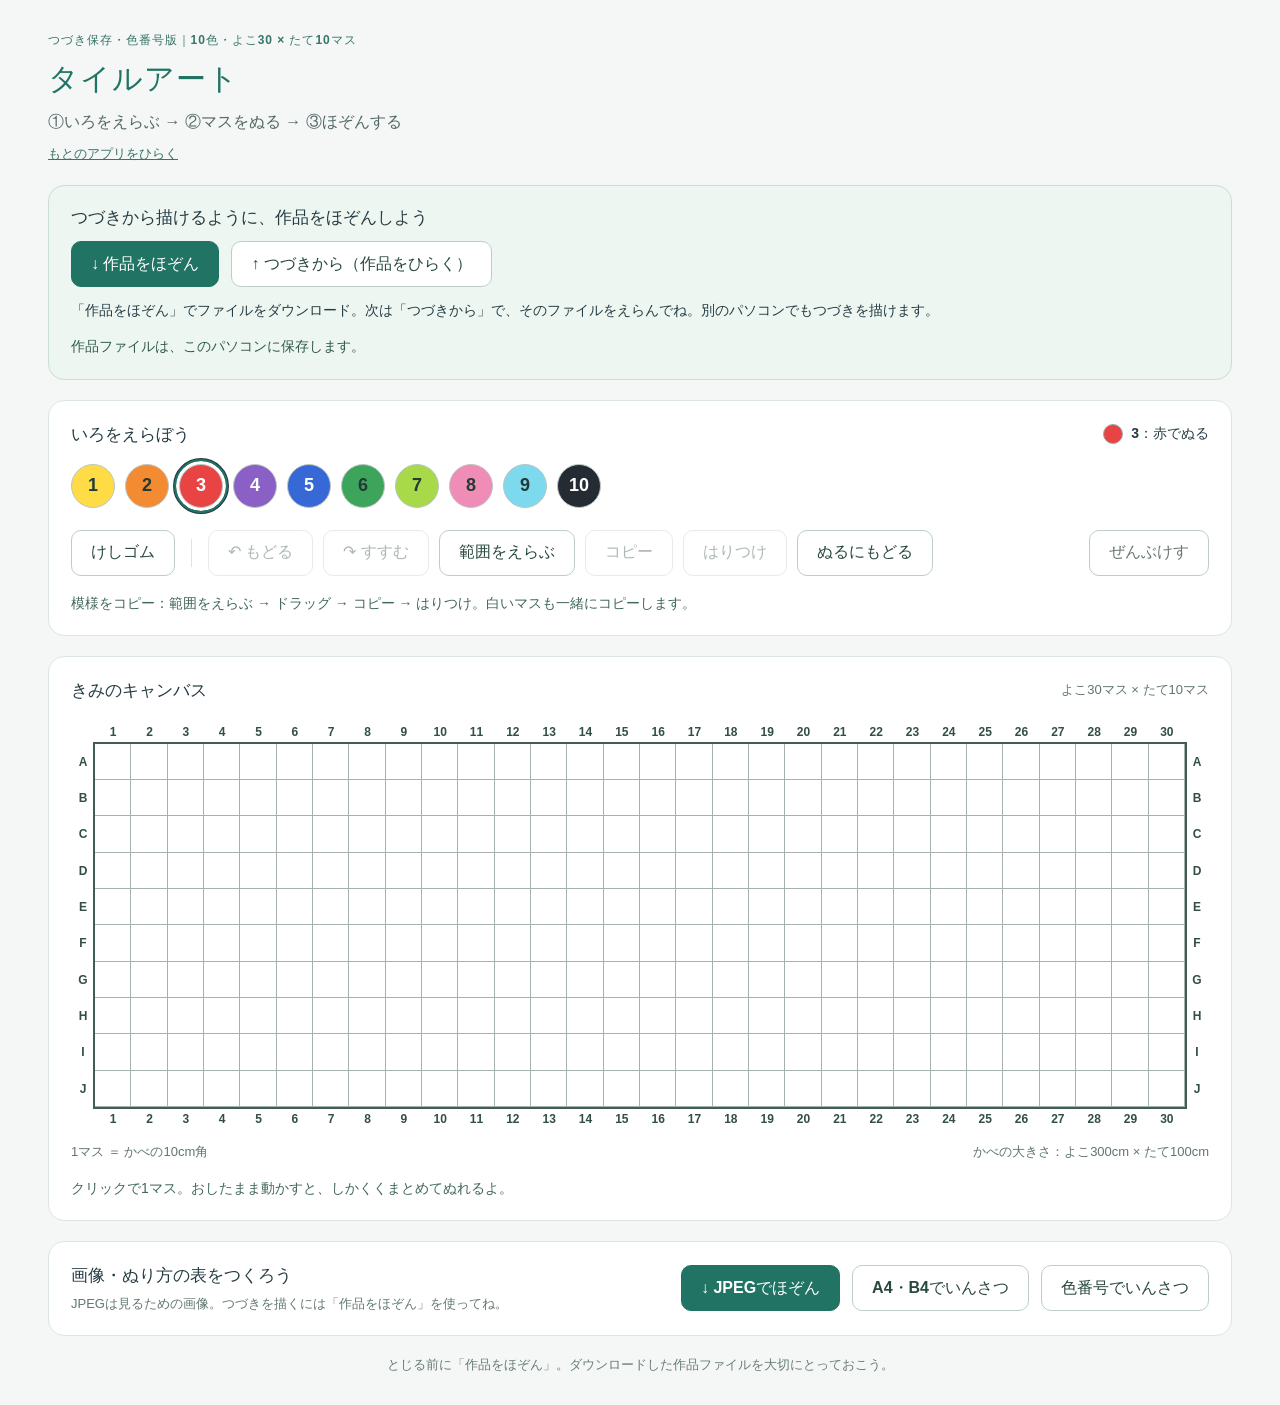
==== commit b77f484b: "Add rectangle selection, internal copy and previewed paste to Tile Art" ====
--- a/10x30-save/index.html
+++ b/10x30-save/index.html
@@ -20,6 +20,10 @@
 .file-tools h2{margin-bottom:12px}.file-tools p{font-size:14px;line-height:1.7;margin:12px 0 0}
 #file-status{font-size:14px;min-height:1.5em;color:#315a4b}#file-status.error{color:#a32626}
 .original-link{font-size:13px;color:#397569;display:inline-block;margin-top:12px}
+#select-tool[aria-pressed=true],#paste-area[aria-pressed=true]{background:#e1f0e9;border:2px solid #217363}
+#grid [role=gridcell].area-selected{outline:2px solid #235bdf;outline-offset:-2px;z-index:1}
+#grid [role=gridcell].paste-preview{outline:2px dashed #a45300;outline-offset:-2px;filter:brightness(.92)}
+#grid [role=gridcell].paste-invalid{outline-color:#d22b2b}
 #print-preview{width:100%;height:auto;border:1px solid #dce5e1;margin-top:12px}
 #print-legend{display:none}
 fieldset{border:1px solid #cbded2;border-radius:10px;margin:12px 0}fieldset label{font-size:16px}
@@ -47,8 +51,8 @@
 <section class="tools" aria-label="えをかくどうぐ">
 <div class="palette-heading"><h2>いろをえらぼう</h2><div id="mode" role="status" aria-live="polite"></div></div>
 <div id="palette" aria-label="いろパレット"></div>
-<div class="toolbar"><button id="eraser" aria-pressed="false">けしゴム</button><span class="separator"></span><button id="undo" disabled>↶ もどる</button><button id="redo" disabled>↷ すすむ</button><button id="clear" class="quiet">ぜんぶけす</button></div>
-</section>
+<div class="toolbar"><button id="eraser" aria-pressed="false">けしゴム</button><span class="separator"></span><button id="undo" disabled>↶ もどる</button><button id="redo" disabled>↷ すすむ</button><button id="select-tool" aria-pressed="false">範囲をえらぶ</button><button id="copy-area" disabled>コピー</button><button id="paste-area" disabled aria-pressed="false">はりつけ</button><button id="paint-tool">ぬるにもどる</button><button id="clear" class="quiet">ぜんぶけす</button></div>
+<p id="copy-help" class="hint" role="status" aria-live="polite">模様をコピー：範囲をえらぶ → ドラッグ → コピー → はりつけ。白いマスも一緒にコピーします。</p></section>
 <section class="drawing" aria-label="さくひん">
 <div class="drawing-heading"><h2>きみのキャンバス</h2><span>よこ30マス × たて10マス</span></div>
 <div id="numbered-grid">
@@ -86,6 +90,7 @@
 const extraColors=legacyColors.filter(c=>c[1]!==WHITE&&!colors.some(n=>n[1]===c[1]));
 const knownColors=colors.concat(extraColors);
 let pixels=Array(COLS*ROWS).fill(WHITE), selected=colors[2], erasing=false, history=[], future=[], drag=null;
+let tool='paint',selection=null,clipboard=null,pasteAt=null,keyboardStart=null;
 const $=id=>document.getElementById(id), cells=[];
 const rowLabel=y=>String.fromCharCode(65+y);
 const colorNumber=color=>color===WHITE?0:knownColors.findIndex(c=>c[1]===color)+1;
@@ -102,33 +107,95 @@
 }
 colors.forEach(([name,color],index)=>{
  const b=document.createElement('button');b.style.background=color;b.style.setProperty('--check',['黒','茶色','赤','深緑','青','紺','紫'].includes(name)?'#fff':'#223b34');b.textContent=index+1;b.title=`${index+1}：${name}`;b.setAttribute('aria-label',b.title);b.dataset.color=color;
- b.onclick=()=>{selected=[name,color];erasing=false;updateMode();};$('palette').append(b);
+ b.onclick=()=>{selected=[name,color];erasing=false;setTool('paint');};$('palette').append(b);
 });
 function updateMode(){
- $('palette').querySelectorAll('button').forEach(b=>b.setAttribute('aria-pressed',!erasing&&b.dataset.color===selected[1]));
- $('eraser').setAttribute('aria-pressed',erasing);
- $('mode').replaceChildren();const dot=document.createElement('span');dot.className='swatch-dot';dot.style.background=erasing?WHITE:selected[1];$('mode').append(dot,document.createTextNode(erasing?'けしゴムでけす':colorNumber(selected[1])+'：'+selected[0]+'でぬる'));
+ $('palette').querySelectorAll('button').forEach(b=>b.setAttribute('aria-pressed',tool==='paint'&&!erasing&&b.dataset.color===selected[1]));
+ $('eraser').setAttribute('aria-pressed',tool==='paint'&&erasing);
+ $('select-tool').setAttribute('aria-pressed',tool==='select');$('paste-area').setAttribute('aria-pressed',tool==='paste');
+ $('mode').replaceChildren();const dot=document.createElement('span');dot.className='swatch-dot';dot.style.background=erasing?WHITE:selected[1];$('mode').append(dot,document.createTextNode(tool==='select'?'コピーする範囲をえらぶ':tool==='paste'?'はりつける場所をえらぶ':erasing?'けしゴムでけす':colorNumber(selected[1])+'：'+selected[0]+'でぬる'));
 }
 function render(){
- pixels.forEach((color,i)=>{cells[i].style.backgroundColor=color;cells[i].classList.remove('preview');cells[i].setAttribute('aria-label',`${rowLabel(Math.floor(i/COLS))}行 ${i%COLS+1}列 ${color===WHITE?'白':knownColors.find(c=>c[1]===color)?.[0]||color}`);});
+ pixels.forEach((color,i)=>{cells[i].style.backgroundColor=color;cells[i].classList.remove('preview','area-selected','paste-preview','paste-invalid');cells[i].setAttribute('aria-selected','false');cells[i].setAttribute('aria-label',`${rowLabel(Math.floor(i/COLS))}行 ${i%COLS+1}列 ${color===WHITE?'白':knownColors.find(c=>c[1]===color)?.[0]||color}`);});
  $('undo').disabled=!history.length;$('redo').disabled=!future.length;
+ $('copy-area').disabled=!selection||tool!=='select'||!!drag;$('paste-area').disabled=!clipboard;
+ if(tool==='select'&&selection)markSelection(selection);
+ if(tool==='paste'&&pasteAt!==null&&clipboard)drawPastePreview();
 }
 function indices(a,b){const x1=Math.min(a%COLS,b%COLS),x2=Math.max(a%COLS,b%COLS),y1=Math.min(Math.floor(a/COLS),Math.floor(b/COLS)),y2=Math.max(Math.floor(a/COLS),Math.floor(b/COLS)),out=[];for(let y=y1;y<=y2;y++)for(let x=x1;x<=x2;x++)out.push(y*COLS+x);return out;}
 function commit(next){if(next.every((v,i)=>v===pixels[i]))return;history.push(pixels.slice());future=[];pixels=next;render();}
 function preview(){render();indices(drag.start,drag.end).forEach(i=>{cells[i].style.backgroundColor=drag.color;cells[i].classList.add('preview');});}
 function hit(e){const r=$('grid').getBoundingClientRect();const x=Math.max(0,Math.min(COLS-1,Math.floor((e.clientX-r.left)/r.width*COLS)));const y=Math.max(0,Math.min(ROWS-1,Math.floor((e.clientY-r.top)/r.height*ROWS)));return y*COLS+x;}
-$('grid').addEventListener('pointerdown',e=>{if(e.button!==0||drag)return;e.preventDefault();drag={id:e.pointerId,start:hit(e),end:hit(e),color:erasing?WHITE:selected[1]};$('grid').setPointerCapture(e.pointerId);preview();});
-$('grid').addEventListener('pointermove',e=>{if(!drag||drag.id!==e.pointerId)return;e.preventDefault();drag.end=hit(e);preview();});
-$('grid').addEventListener('pointerup',e=>{if(!drag||drag.id!==e.pointerId)return;drag.end=hit(e);const next=pixels.slice();indices(drag.start,drag.end).forEach(i=>next[i]=drag.color);drag=null;commit(next);render();if($('grid').hasPointerCapture(e.pointerId))$('grid').releasePointerCapture(e.pointerId);});
-function cancel(){if(drag){drag=null;render();}}
-$('grid').addEventListener('pointercancel',cancel);$('grid').addEventListener('lostpointercapture',cancel);
-document.addEventListener('keydown',e=>{if(e.key==='Escape')cancel();});
+function setTool(next){
+ drag=null;keyboardStart=null;pasteAt=null;tool=next;selection=null;updateMode();render();
+ $('copy-help').textContent=next==='select'?'ドラッグでコピーする範囲をえらんで、「コピー」を押してね。':next==='paste'?'貼りたい場所の左上に合わせてクリック。何回でも貼れます。白も上書きします。「ぬるにもどる」で終了。':'模様をコピー：範囲をえらぶ → ドラッグ → コピー → はりつけ。白いマスも一緒にコピーします。';
+}
+function markSelection(area){indices(area.start,area.end).forEach(i=>{cells[i].classList.add('area-selected');cells[i].setAttribute('aria-selected','true');});}
+function copySelection(){
+ if(!selection||tool!=='select'||drag)return;
+ const x=Math.min(selection.start%COLS,selection.end%COLS),y=Math.min(Math.floor(selection.start/COLS),Math.floor(selection.end/COLS));
+ const width=Math.abs(selection.start%COLS-selection.end%COLS)+1,height=Math.abs(Math.floor(selection.start/COLS)-Math.floor(selection.end/COLS))+1;
+ clipboard={width,height,pixels:[]};
+ for(let row=0;row<height;row++)for(let col=0;col<width;col++)clipboard.pixels.push(pixels[(y+row)*COLS+x+col]);
+ render();$('copy-help').textContent=`よこ${width} × たて${height}マスをコピーしました。「はりつけ」を押してね。`;
+}
+function pasteFits(at){return clipboard&&at%COLS+clipboard.width<=COLS&&Math.floor(at/COLS)+clipboard.height<=ROWS;}
+function drawPastePreview(){
+ const x=pasteAt%COLS,y=Math.floor(pasteAt/COLS),valid=pasteFits(pasteAt);
+ for(let row=0;row<clipboard.height&&y+row<ROWS;row++)for(let col=0;col<clipboard.width&&x+col<COLS;col++){
+  const cell=cells[(y+row)*COLS+x+col];cell.style.backgroundColor=clipboard.pixels[row*clipboard.width+col];cell.classList.add('paste-preview');if(!valid)cell.classList.add('paste-invalid');
+ }
+ $('copy-help').textContent=valid?'この場所にクリックではりつけ。白も上書きします。「もどる」で取り消せます。':'はみ出しています。全体が入るように、左か上へ動かしてね。';
+}
+function pasteHere(at){
+ if(!clipboard||!pasteFits(at))return false;
+ const next=pixels.slice(),x=at%COLS,y=Math.floor(at/COLS);
+ for(let row=0;row<clipboard.height;row++)for(let col=0;col<clipboard.width;col++)next[(y+row)*COLS+x+col]=clipboard.pixels[row*clipboard.width+col];
+ pasteAt=null;commit(next);render();$('copy-help').textContent='はりつけました。続けて別の場所にも貼れます。「ぬるにもどる」で終了。';return true;
+}
+$('select-tool').onclick=()=>setTool('select');$('copy-area').onclick=copySelection;
+$('paste-area').onclick=()=>{if(clipboard)setTool('paste');};$('paint-tool').onclick=()=>{erasing=false;setTool('paint');};
+$('grid').addEventListener('pointerdown',e=>{
+ if(e.button!==0||drag)return;e.preventDefault();
+ const at=hit(e);cells.forEach(c=>c.tabIndex=-1);cells[at].tabIndex=0;cells[at].focus({preventScroll:true});
+ drag={id:e.pointerId,start:at,end:at,color:erasing?WHITE:selected[1],tool};$('grid').setPointerCapture(e.pointerId);
+ if(tool==='paint')preview();else if(tool==='select'){selection=null;render();markSelection(drag);}else{pasteAt=at;render();}
+});
+$('grid').addEventListener('pointermove',e=>{
+ if(drag&&drag.id!==e.pointerId)return;
+ if(tool==='paste'){pasteAt=hit(e);if(drag)drag.end=pasteAt;render();return;}
+ if(!drag)return;e.preventDefault();drag.end=hit(e);
+ if(tool==='paint')preview();else{render();markSelection(drag);}
+});
+$('grid').addEventListener('pointerup',e=>{
+ if(!drag||drag.id!==e.pointerId)return;drag.end=hit(e);const finished=drag;drag=null;
+ if(finished.tool==='paint'){const next=pixels.slice();indices(finished.start,finished.end).forEach(i=>next[i]=finished.color);commit(next);render();}
+ else if(finished.tool==='select'){selection={start:finished.start,end:finished.end};render();$('copy-help').textContent='範囲をえらびました。「コピー」を押してね。';}
+ else pasteHere(finished.end);
+ if($('grid').hasPointerCapture(e.pointerId))$('grid').releasePointerCapture(e.pointerId);
+});
+function cancel(){drag=null;keyboardStart=null;pasteAt=null;render();}
+$('grid').addEventListener('pointercancel',cancel);
+$('grid').addEventListener('lostpointercapture',()=>{if(drag)cancel();});
+$('grid').addEventListener('pointerleave',()=>{if(!drag){pasteAt=null;render();}});
+document.addEventListener('keydown',e=>{if(e.key==='Escape'){cancel();setTool('paint');}});
 $('grid').addEventListener('dragstart',e=>e.preventDefault());
-$('grid').addEventListener('keydown',e=>{const i=Number(e.target.dataset.index);if(!Number.isInteger(i))return;const offsets={ArrowLeft:-1,ArrowRight:1,ArrowUp:-COLS,ArrowDown:COLS};if(e.key in offsets){e.preventDefault();const n=Math.max(0,Math.min(pixels.length-1,i+offsets[e.key]));cells[i].tabIndex=-1;cells[n].tabIndex=0;cells[n].focus();}else if(e.key===' '||e.key==='Enter'){e.preventDefault();const next=pixels.slice();next[i]=erasing?WHITE:selected[1];commit(next);}});
-$('eraser').onclick=()=>{erasing=true;updateMode();};
-$('undo').onclick=()=>{if(!history.length)return;future.push(pixels.slice());pixels=history.pop();render();};
-$('redo').onclick=()=>{if(!future.length)return;history.push(pixels.slice());pixels=future.pop();render();};
-$('clear').onclick=()=>$('clear-dialog').showModal();$('do-clear').onclick=()=>{commit(Array(COLS*ROWS).fill(WHITE));$('clear-dialog').close();};
+$('grid').addEventListener('keydown',e=>{
+ const i=Number(e.target.dataset.index);if(!Number.isInteger(i))return;
+ if((e.ctrlKey||e.metaKey)&&e.key.toLowerCase()==='c'&&selection){e.preventDefault();copySelection();return;}
+ if((e.ctrlKey||e.metaKey)&&e.key.toLowerCase()==='v'&&clipboard){e.preventDefault();setTool('paste');pasteAt=i;render();return;}
+ const offsets={ArrowLeft:-1,ArrowRight:1,ArrowUp:-COLS,ArrowDown:COLS};
+ if(e.key in offsets){e.preventDefault();const n=Math.max(0,Math.min(pixels.length-1,i+offsets[e.key]));cells[i].tabIndex=-1;cells[n].tabIndex=0;cells[n].focus();if(tool==='paste'){pasteAt=n;render();}else if(tool==='select'&&keyboardStart!==null){selection={start:keyboardStart,end:n};render();}}
+ else if(e.key===' '||e.key==='Enter'){
+  e.preventDefault();if(tool==='paste'){pasteHere(i);return;}
+  if(tool==='select'){if(keyboardStart===null){keyboardStart=i;selection={start:i,end:i};}else{selection={start:keyboardStart,end:i};keyboardStart=null;}render();return;}
+  const next=pixels.slice();next[i]=erasing?WHITE:selected[1];commit(next);
+ }
+});
+$('eraser').onclick=()=>{erasing=true;setTool('paint');};
+$('undo').onclick=()=>{cancel();if(!history.length)return;future.push(pixels.slice());pixels=history.pop();render();};
+$('redo').onclick=()=>{cancel();if(!future.length)return;history.push(pixels.slice());pixels=future.pop();render();};
+$('clear').onclick=()=>$('clear-dialog').showModal();$('do-clear').onclick=()=>{setTool('paint');commit(Array(COLS*ROWS).fill(WHITE));$('clear-dialog').close();};
 function artwork(lines,numbers=false){
  const canvas=document.createElement('canvas');canvas.width=3000;canvas.height=1000;const ctx=canvas.getContext('2d');ctx.fillStyle=WHITE;ctx.fillRect(0,0,3000,1000);
  pixels.forEach((color,i)=>{
@@ -234,7 +301,7 @@
   if(file.size>1000000)throw new Error('ファイルが大きすぎます。作品のJSONファイルをえらんでね。');
   const next=parseProject(await file.text());
   if(isUnsaved()&&!confirm('まだ保存していない絵があります。別の作品をひらきますか？\n残したいときは「キャンセル」を押して、先に「作品をほぞん」してください。'))return;
-  cancel();commit(next);savedState=JSON.stringify(pixels);
+  setTool('paint');commit(next);savedState=JSON.stringify(pixels);
   fileStatus(`「${file.name}」をひらきました。つづきを描けるよ。`);
  }catch(error){fileStatus(error instanceof SyntaxError?'作品ファイルを読めませんでした。JPEGではなく、保存したJSONファイルをえらんでね。':error.message,true);}
  finally{input.value='';}
